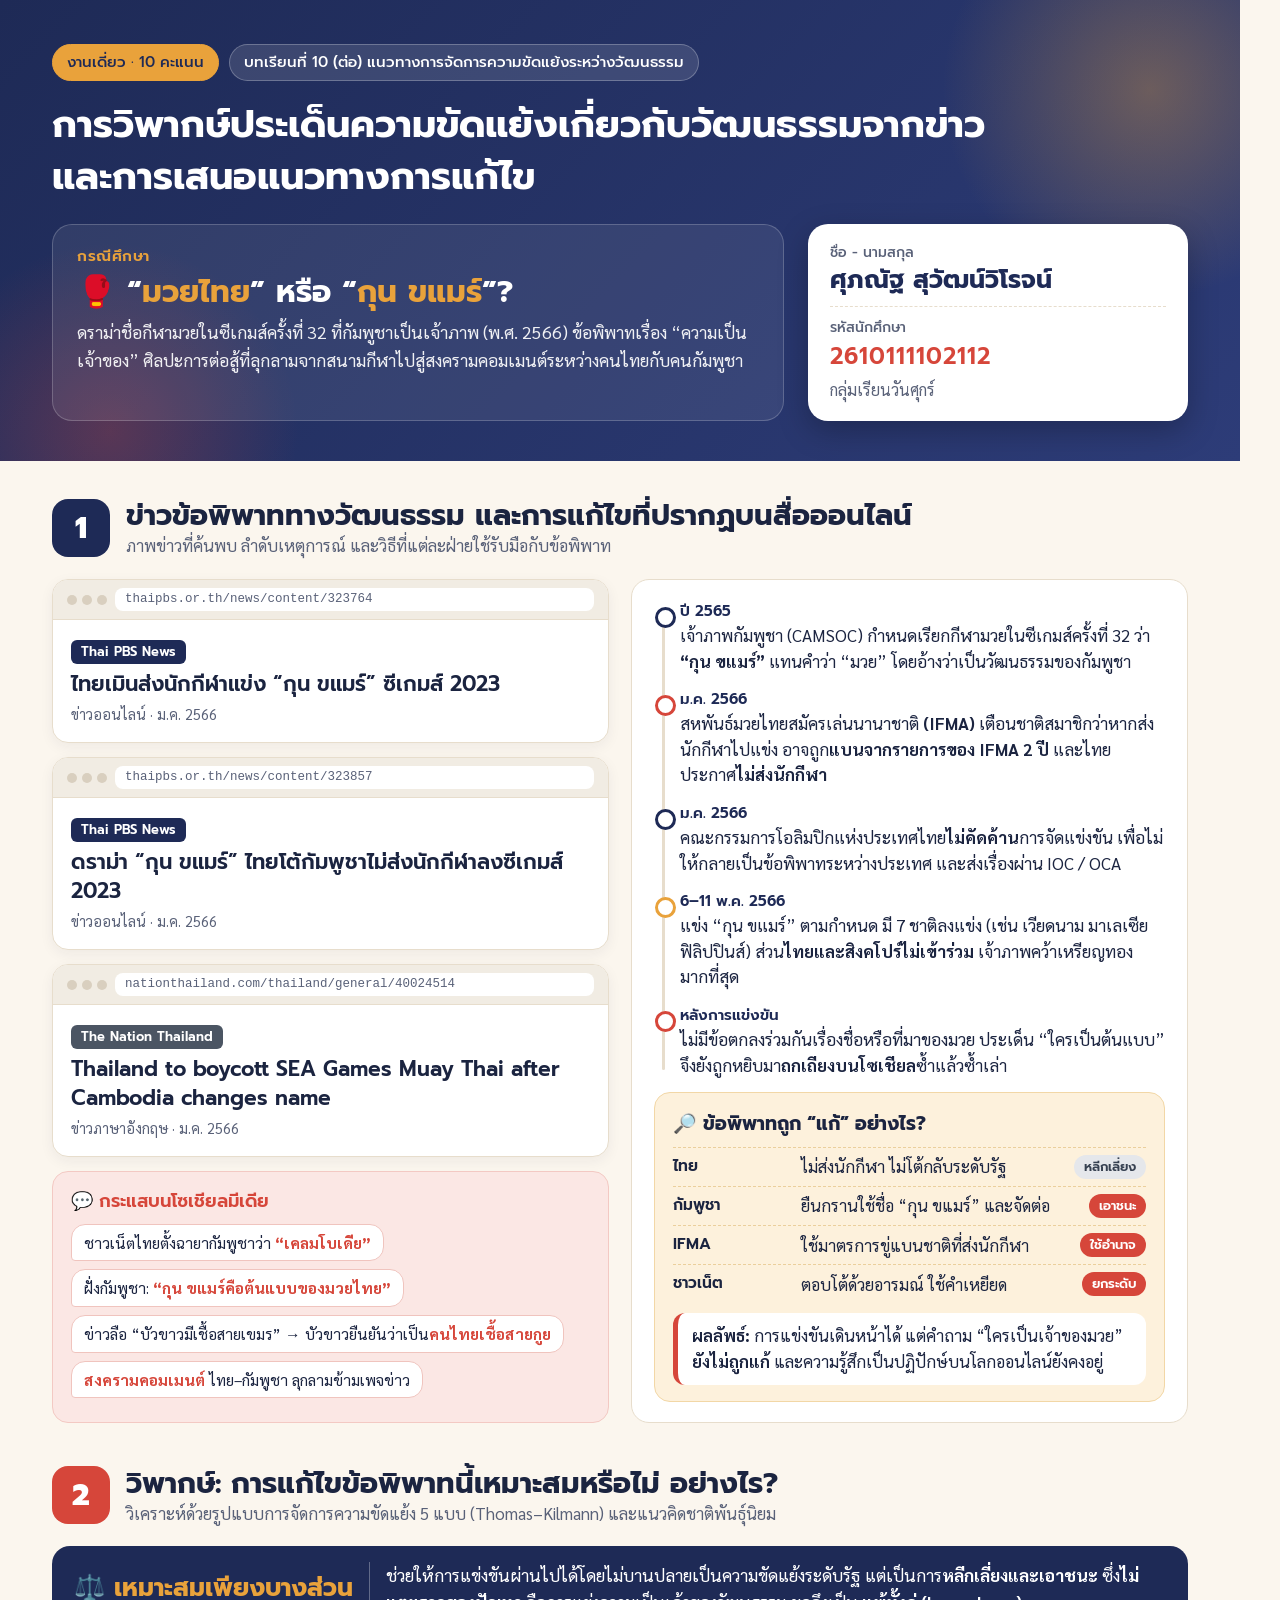
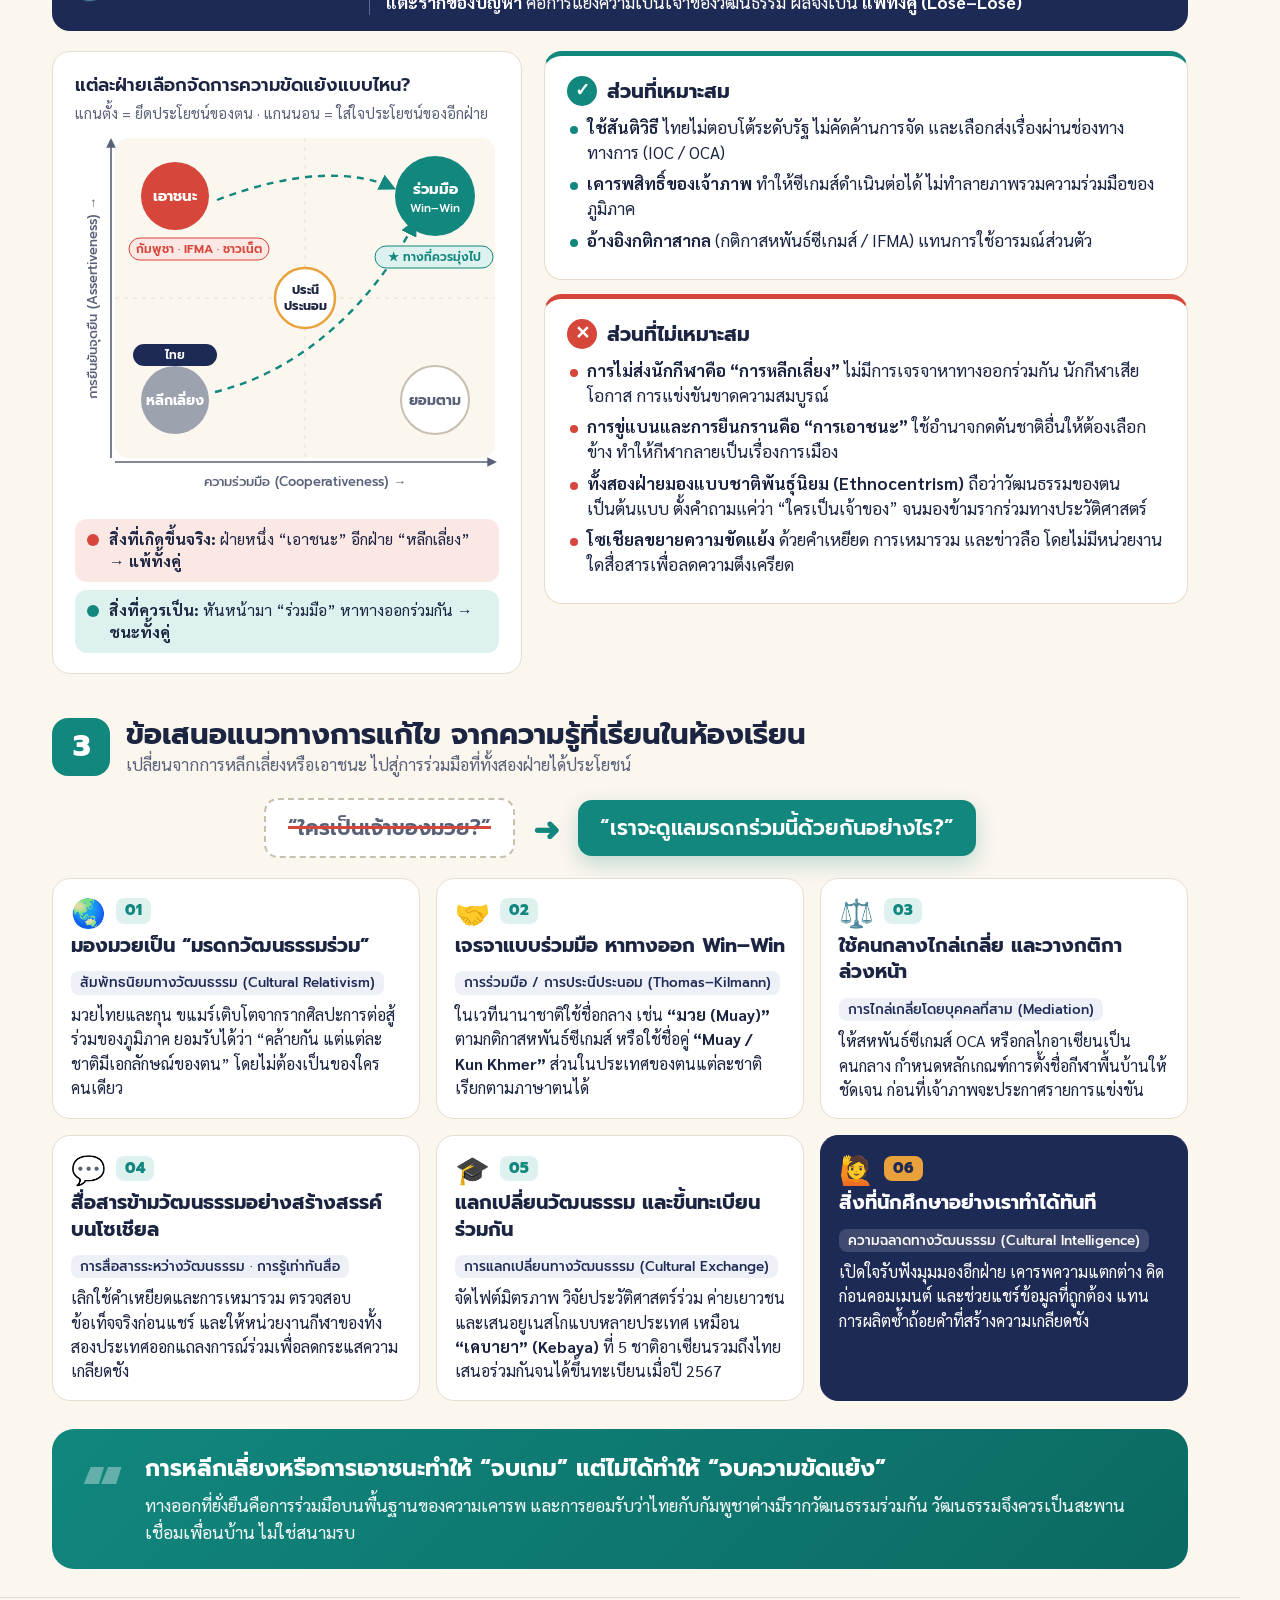
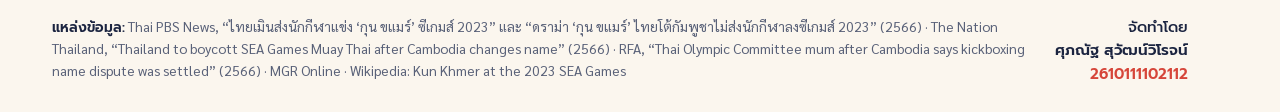
==== culture-conflict-project/index.html @ 34ab8990 "Add cultural-conflict critique infographic (Muay Thai vs Kun Khmer) Single-page Thai infographic for" ====
<!doctype html>
<html lang="th">
<head>
<meta charset="utf-8">
<title>มวยไทย หรือ กุน ขแมร์</title>
<link rel="stylesheet" href="fonts.local.css">
<style>
  :root{
    --bg:#FBF6EE; --card:#FFFFFF; --ink:#1B2440; --muted:#596178; --line:#E7DDCC;
    --navy:#1E2A56; --navy2:#2D3C78; --red:#D6463A; --red-soft:#FBE7E4;
    --gold:#E9A23B; --gold-soft:#FDF1DC; --teal:#11877E; --teal-soft:#DDF2EF;
  }
  *{box-sizing:border-box;margin:0;padding:0}
  body{width:1240px;background:var(--bg);color:var(--ink);font-family:"Sarabun",sans-serif;font-size:18.5px;line-height:1.55}
  h1,h2,h3,.p{font-family:"Prompt",sans-serif}
  .wrap{padding:0 52px}

  /* ---------- HERO ---------- */
  .hero{background:linear-gradient(135deg,var(--navy) 0%,var(--navy2) 100%);color:#fff;padding:44px 52px 40px;position:relative;overflow:hidden}
  .hero::after{content:"";position:absolute;right:-120px;top:-120px;width:420px;height:420px;border-radius:50%;
    background:radial-gradient(circle,rgba(233,162,59,.35),rgba(233,162,59,0) 70%)}
  .hero::before{content:"";position:absolute;left:-80px;bottom:-160px;width:380px;height:380px;border-radius:50%;
    background:radial-gradient(circle,rgba(214,70,58,.30),rgba(214,70,58,0) 70%)}
  .chips{display:flex;gap:10px;flex-wrap:wrap;position:relative;z-index:1}
  .chip{font-family:"Prompt";font-weight:500;font-size:15px;padding:6px 14px;border-radius:999px;background:rgba(255,255,255,.12);border:1px solid rgba(255,255,255,.25)}
  .chip.gold{background:var(--gold);color:var(--navy);border-color:var(--gold)}
  .hero h1{font-weight:700;font-size:38px;line-height:1.35;margin:18px 0 22px;position:relative;z-index:1;max-width:1000px}
  .hero-row{display:grid;grid-template-columns:1fr 380px;gap:24px;align-items:stretch;position:relative;z-index:1}
  .case{background:rgba(255,255,255,.08);border:1px solid rgba(255,255,255,.2);border-radius:20px;padding:20px 24px}
  .case .lbl{font-family:"Prompt";font-size:15px;letter-spacing:.5px;color:var(--gold);font-weight:600}
  .case .t{font-family:"Prompt";font-weight:700;font-size:31px;line-height:1.3;margin:4px 0 6px}
  .case .t em{font-style:normal;color:var(--gold)}
  .case .s{font-size:17.5px;opacity:.92}
  .student{background:#fff;color:var(--ink);border-radius:20px;padding:18px 22px;box-shadow:0 10px 30px rgba(0,0,0,.25)}
  .student .lbl{font-family:"Prompt";font-size:14px;color:var(--muted);font-weight:500}
  .student .name{font-family:"Prompt";font-weight:700;font-size:25px;color:var(--navy);line-height:1.3;margin-bottom:8px}
  .student .id{font-family:"Prompt";font-weight:600;font-size:23px;letter-spacing:1px;color:var(--red)}
  .student .grp{font-size:16px;color:var(--muted);margin-top:4px}
  .student hr{border:none;border-top:1px dashed var(--line);margin:10px 0}

  /* ---------- SECTIONS ---------- */
  section{padding:36px 0 6px}
  .sec-head{display:flex;align-items:center;gap:16px;margin-bottom:20px}
  .num{flex:none;width:58px;height:58px;border-radius:16px;display:grid;place-items:center;font-family:"Prompt";font-weight:800;font-size:30px;color:#fff}
  .n1{background:var(--navy)} .n2{background:var(--red)} .n3{background:var(--teal)}
  .sec-head h2{font-size:29px;font-weight:700;line-height:1.25}
  .sec-head .sub{font-size:16.5px;color:var(--muted);font-family:"Sarabun"}
  .card{background:var(--card);border:1px solid var(--line);border-radius:18px;padding:20px 22px}
  .grid2{display:grid;grid-template-columns:1fr 1fr;gap:22px}

  /* news clippings */
  .news-wrap{display:flex;flex-direction:column;gap:14px}
  .clip{background:#fff;border:1px solid var(--line);border-radius:16px;overflow:hidden;box-shadow:0 4px 14px rgba(27,36,64,.06)}
  .clip .bar{display:flex;align-items:center;gap:8px;padding:8px 14px;background:#F1ECE3;border-bottom:1px solid var(--line);font-size:13.5px;color:var(--muted)}
  .dots{display:flex;gap:5px}.dots i{width:10px;height:10px;border-radius:50%;background:#D9CFBF;display:block}
  .url{flex:1;background:#fff;border-radius:8px;padding:2px 10px;font-family:monospace;font-size:12.5px;white-space:nowrap;overflow:hidden;text-overflow:ellipsis}
  .clip .body{padding:14px 18px 16px}
  .src{display:inline-block;font-family:"Prompt";font-size:13px;font-weight:600;color:#fff;background:var(--navy);padding:2px 10px;border-radius:6px;margin-bottom:6px}
  .src.alt{background:#4B5563}
  .clip h3{font-size:21px;line-height:1.38;font-weight:600}
  .clip .meta{font-size:14.5px;color:var(--muted);margin-top:4px}
  .social{flex:1;background:var(--red-soft);border:1px solid #F3C9C3;border-radius:16px;padding:16px 18px}
  .social .h{font-family:"Prompt";font-weight:600;font-size:18px;color:var(--red);margin-bottom:8px}
  .bubbles{display:flex;flex-wrap:wrap;gap:8px}
  .bubble{background:#fff;border:1px solid #F0C4BE;border-radius:14px 14px 14px 4px;padding:7px 12px;font-size:15.5px;line-height:1.4}
  .bubble b{color:var(--red)}

  /* timeline */
  .tl{position:relative;padding-left:26px}
  .tl::before{content:"";position:absolute;left:8px;top:8px;bottom:8px;width:3px;background:var(--line);border-radius:3px}
  .ev{position:relative;margin-bottom:14px}
  .ev::before{content:"";position:absolute;left:-25px;top:7px;width:15px;height:15px;border-radius:50%;background:#fff;border:3px solid var(--navy)}
  .ev.r::before{border-color:var(--red)} .ev.g::before{border-color:var(--gold)}
  .ev .d{font-family:"Prompt";font-weight:600;font-size:15px;color:var(--navy)}
  .ev .x{font-size:17px;line-height:1.5}
  .how{margin-top:6px;background:var(--gold-soft);border:1px solid #F2D7A6;border-radius:16px;padding:16px 18px}
  .how .h{font-family:"Prompt";font-weight:700;font-size:19px;margin-bottom:8px}
  .row{display:grid;grid-template-columns:118px 1fr auto;gap:10px;align-items:center;padding:7px 0;border-top:1px dashed #EBCF9C;font-size:16.5px;line-height:1.4}
  .row:first-of-type{border-top:none}
  .who{font-family:"Prompt";font-weight:600;font-size:15.5px}
  .tag{font-family:"Prompt";font-size:13px;font-weight:600;padding:3px 10px;border-radius:999px;white-space:nowrap}
  .t-av{background:#E5E7EB;color:#374151}
  .t-co{background:var(--red);color:#fff}
  .t-th{background:var(--navy);color:#fff}
  .result{margin-top:10px;font-size:16.5px;background:#fff;border-radius:12px;padding:10px 14px;border-left:5px solid var(--red)}

  /* critique */
  .verdict{display:flex;align-items:center;gap:16px;background:var(--navy);color:#fff;border-radius:18px;padding:16px 22px;margin-bottom:20px}
  .verdict .big{font-family:"Prompt";font-weight:700;font-size:25px;color:var(--gold);white-space:nowrap}
  .verdict .why{font-size:17.5px;border-left:1px solid rgba(255,255,255,.3);padding-left:16px;line-height:1.5}
  .crit{display:grid;grid-template-columns:470px 1fr;gap:22px}
  .tki .h{font-family:"Prompt";font-weight:600;font-size:18px;margin-bottom:2px}
  .tki .s{font-size:14.5px;color:var(--muted);margin-bottom:6px}
  .pc{display:flex;flex-direction:column;gap:14px}
  .list .h{font-family:"Prompt";font-weight:700;font-size:20px;margin-bottom:8px;display:flex;align-items:center;gap:10px}
  .ico{width:30px;height:30px;border-radius:50%;display:grid;place-items:center;color:#fff;font-size:18px;font-weight:800;font-family:"Prompt"}
  .ok .ico{background:var(--teal)} .no .ico{background:var(--red)}
  .ok{border-top:5px solid var(--teal)} .no{border-top:5px solid var(--red)}
  .list ul{list-style:none}
  .list li{position:relative;padding-left:20px;margin:6px 0;font-size:16.8px;line-height:1.5}
  .list li::before{content:"";position:absolute;left:3px;top:11px;width:8px;height:8px;border-radius:50%}
  .ok li::before{background:var(--teal)} .no li::before{background:var(--red)}
  .list li b{font-weight:700}
  .nw{white-space:nowrap}
  .legend{margin-top:10px;display:grid;gap:8px}
  .lg{display:flex;gap:10px;align-items:flex-start;font-size:15.5px;line-height:1.45;border-radius:12px;padding:9px 12px}
  .lg.bad{background:var(--red-soft)} .lg.good{background:var(--teal-soft)}
  .lg .dot{flex:none;width:12px;height:12px;border-radius:50%;margin-top:6px}
  .lg.bad .dot{background:var(--red)} .lg.good .dot{background:var(--teal)}

  /* solutions */
  .shift{display:flex;align-items:center;justify-content:center;gap:18px;margin-bottom:20px}
  .shift .q{font-family:"Prompt";font-weight:600;font-size:21px;padding:12px 22px;border-radius:14px}
  .q.old{background:#fff;border:2px dashed #C9BFAE;color:var(--muted);text-decoration:line-through;text-decoration-color:var(--red);text-decoration-thickness:3px}
  .q.new{background:var(--teal);color:#fff;box-shadow:0 8px 20px rgba(17,135,126,.25)}
  .arrow{font-size:32px;color:var(--teal);font-weight:800}
  .sol{display:grid;grid-template-columns:repeat(3,1fr);gap:16px}
  .s-card{background:#fff;border:1px solid var(--line);border-radius:18px;padding:18px 18px 16px;position:relative}
  .s-card .top{display:flex;align-items:center;gap:10px;margin-bottom:8px}
  .s-card .em{font-size:28px;line-height:1}
  .s-card .k{font-family:"Prompt";font-weight:800;font-size:15px;color:var(--teal);background:var(--teal-soft);border-radius:8px;padding:1px 9px}
  .s-card h3{font-size:19.5px;font-weight:700;line-height:1.35;margin-bottom:6px}
  .concept{display:inline-block;font-size:13.5px;font-family:"Prompt";font-weight:500;color:var(--navy);background:#EEF0F8;border-radius:8px;padding:2px 9px;margin-bottom:8px;line-height:1.45}
  .s-card p{font-size:16px;line-height:1.52}
  .s-card.me{background:var(--navy);color:#fff;border-color:var(--navy)}
  .s-card.me .concept{background:rgba(255,255,255,.15);color:#fff}
  .s-card.me .k{background:var(--gold);color:var(--navy)}

  /* conclusion & footer */
  .concl{margin:28px 0 0;background:linear-gradient(135deg,var(--teal) 0%,#0B6A63 100%);color:#fff;border-radius:22px;padding:24px 30px;display:grid;grid-template-columns:auto 1fr;gap:22px;align-items:center}
  .concl .ql{font-family:"Prompt";font-size:84px;line-height:.6;color:rgba(255,255,255,.35);font-weight:800}
  .concl .h{font-family:"Prompt";font-weight:700;font-size:23px;line-height:1.4}
  .concl p{font-size:17.5px;opacity:.95;margin-top:6px}
  footer{margin-top:22px;padding:18px 52px 26px;border-top:1px solid var(--line);display:grid;grid-template-columns:1fr auto;gap:24px;font-size:13.8px;color:var(--muted);line-height:1.55}
  footer b{font-family:"Prompt";color:var(--ink);font-weight:600}
  .sign{text-align:right;font-family:"Prompt";font-size:15px;color:var(--ink)}
  .sign .id{color:var(--red);font-weight:600}
</style>
</head>
<body>

<!-- ================= HERO ================= -->
<header class="hero">
  <div class="chips">
    <span class="chip gold">งานเดี่ยว · 10 คะแนน</span>
    <span class="chip">บทเรียนที่ 10 (ต่อ) แนวทางการจัดการความขัดแย้งระหว่างวัฒนธรรม</span>
  </div>
  <h1>การวิพากษ์ประเด็นความขัดแย้งเกี่ยวกับวัฒนธรรมจากข่าว และการเสนอแนวทางการแก้ไข</h1>
  <div class="hero-row">
    <div class="case">
      <div class="lbl">กรณีศึกษา</div>
      <div class="t">🥊 “<em>มวยไทย</em>” หรือ “<em>กุน ขแมร์</em>”?</div>
      <div class="s">ดราม่าชื่อกีฬามวยในซีเกมส์ครั้งที่ 32 ที่กัมพูชาเป็นเจ้าภาพ (พ.ศ. 2566) ข้อพิพาทเรื่อง “ความเป็นเจ้าของ” ศิลปะการต่อสู้ที่ลุกลามจากสนามกีฬาไปสู่สงครามคอมเมนต์ระหว่างคนไทยกับคนกัมพูชา</div>
    </div>
    <div class="student">
      <div class="lbl">ชื่อ - นามสกุล</div>
      <div class="name">ศุภณัฐ สุวัฒน์วิโรจน์</div>
      <hr>
      <div class="lbl">รหัสนักศึกษา</div>
      <div class="id">2610111102112</div>
      <div class="grp">กลุ่มเรียนวันศุกร์</div>
    </div>
  </div>
</header>

<div class="wrap">

<!-- ================= 1 ================= -->
<section>
  <div class="sec-head">
    <div class="num n1">1</div>
    <div>
      <h2>ข่าวข้อพิพาททางวัฒนธรรม และการแก้ไขที่ปรากฏบนสื่อออนไลน์</h2>
      <div class="sub">ภาพข่าวที่ค้นพบ ลำดับเหตุการณ์ และวิธีที่แต่ละฝ่ายใช้รับมือกับข้อพิพาท</div>
    </div>
  </div>

  <div class="grid2">
    <!-- left: news -->
    <div class="news-wrap">
      <div class="clip">
        <div class="bar"><span class="dots"><i></i><i></i><i></i></span><span class="url">thaipbs.or.th/news/content/323764</span></div>
        <div class="body">
          <span class="src">Thai PBS News</span>
          <h3>ไทยเมินส่งนักกีฬาแข่ง “กุน ขแมร์” ซีเกมส์ 2023</h3>
          <div class="meta">ข่าวออนไลน์ · ม.ค. 2566</div>
        </div>
      </div>
      <div class="clip">
        <div class="bar"><span class="dots"><i></i><i></i><i></i></span><span class="url">thaipbs.or.th/news/content/323857</span></div>
        <div class="body">
          <span class="src">Thai PBS News</span>
          <h3>ดราม่า “กุน ขแมร์” ไทยโต้กัมพูชาไม่ส่งนักกีฬาลงซีเกมส์ 2023</h3>
          <div class="meta">ข่าวออนไลน์ · ม.ค. 2566</div>
        </div>
      </div>
      <div class="clip">
        <div class="bar"><span class="dots"><i></i><i></i><i></i></span><span class="url">nationthailand.com/thailand/general/40024514</span></div>
        <div class="body">
          <span class="src alt">The Nation Thailand</span>
          <h3>Thailand to boycott SEA Games Muay Thai after Cambodia changes name</h3>
          <div class="meta">ข่าวภาษาอังกฤษ · ม.ค. 2566</div>
        </div>
      </div>
      <div class="social">
        <div class="h">💬 กระแสบนโซเชียลมีเดีย</div>
        <div class="bubbles">
          <span class="bubble">ชาวเน็ตไทยตั้งฉายากัมพูชาว่า <b>“เคลมโบเดีย”</b></span>
          <span class="bubble">ฝั่งกัมพูชา: <b>“กุน ขแมร์คือต้นแบบของมวยไทย”</b></span>
          <span class="bubble">ข่าวลือ “บัวขาวมีเชื้อสายเขมร” → บัวขาวยืนยันว่าเป็น<b>คนไทยเชื้อสายกูย</b></span>
          <span class="bubble"><b>สงครามคอมเมนต์</b> ไทย–กัมพูชา ลุกลามข้ามเพจข่าว</span>
        </div>
      </div>
    </div>

    <!-- right: timeline + how -->
    <div class="card">
      <div class="tl">
        <div class="ev">
          <div class="d">ปี 2565</div>
          <div class="x">เจ้าภาพกัมพูชา (CAMSOC) กำหนดเรียกกีฬามวยในซีเกมส์ครั้งที่ 32 ว่า <b>“กุน ขแมร์”</b> แทนคำว่า “มวย” โดยอ้างว่าเป็นวัฒนธรรมของกัมพูชา</div>
        </div>
        <div class="ev r">
          <div class="d">ม.ค. 2566</div>
          <div class="x">สหพันธ์มวยไทยสมัครเล่นนานาชาติ <b>(IFMA)</b> เตือนชาติสมาชิกว่าหากส่งนักกีฬาไปแข่ง อาจถูก<b>แบนจากรายการของ IFMA 2 ปี</b> และไทยประกาศ<b>ไม่ส่งนักกีฬา</b></div>
        </div>
        <div class="ev">
          <div class="d">ม.ค. 2566</div>
          <div class="x">คณะกรรมการโอลิมปิกแห่งประเทศไทย<b>ไม่คัดค้าน</b>การจัดแข่งขัน เพื่อไม่ให้กลายเป็นข้อพิพาทระหว่างประเทศ และส่งเรื่องผ่าน IOC / OCA</div>
        </div>
        <div class="ev g">
          <div class="d">6–11 พ.ค. 2566</div>
          <div class="x">แข่ง “กุน ขแมร์” ตามกำหนด มี 7 ชาติลงแข่ง (เช่น เวียดนาม มาเลเซีย ฟิลิปปินส์) ส่วน<b>ไทยและสิงคโปร์ไม่เข้าร่วม</b> เจ้าภาพคว้าเหรียญทอง<span class="nw">มากที่สุด</span></div>
        </div>
        <div class="ev r">
          <div class="d">หลังการแข่งขัน</div>
          <div class="x">ไม่มีข้อตกลงร่วมกันเรื่องชื่อหรือที่มาของมวย ประเด็น <span class="nw">“ใครเป็นต้นแบบ”</span> จึงยังถูกหยิบมา<b>ถกเถียงบนโซเชียล</b>ซ้ำแล้วซ้ำเล่า</div>
        </div>
      </div>

      <div class="how">
        <div class="h">🔎 ข้อพิพาทถูก “แก้” อย่างไร?</div>
        <div class="row"><span class="who">ไทย</span><span>ไม่ส่งนักกีฬา ไม่โต้กลับระดับรัฐ</span><span class="tag t-av">หลีกเลี่ยง</span></div>
        <div class="row"><span class="who">กัมพูชา</span><span>ยืนกรานใช้ชื่อ “กุน ขแมร์” และจัดต่อ</span><span class="tag t-co">เอาชนะ</span></div>
        <div class="row"><span class="who">IFMA</span><span>ใช้มาตรการขู่แบนชาติที่ส่งนักกีฬา</span><span class="tag t-co">ใช้อำนาจ</span></div>
        <div class="row"><span class="who">ชาวเน็ต</span><span>ตอบโต้ด้วยอารมณ์ ใช้คำเหยียด</span><span class="tag t-co">ยกระดับ</span></div>
        <div class="result"><b>ผลลัพธ์:</b> การแข่งขันเดินหน้าได้ แต่คำถาม “ใครเป็นเจ้าของมวย” <b>ยังไม่ถูกแก้</b> และความรู้สึกเป็นปฏิปักษ์บนโลกออนไลน์ยังคงอยู่</div>
      </div>
    </div>
  </div>
</section>

<!-- ================= 2 ================= -->
<section>
  <div class="sec-head">
    <div class="num n2">2</div>
    <div>
      <h2>วิพากษ์: การแก้ไขข้อพิพาทนี้เหมาะสมหรือไม่ อย่างไร?</h2>
      <div class="sub">วิเคราะห์ด้วยรูปแบบการจัดการความขัดแย้ง 5 แบบ (Thomas–Kilmann) และแนวคิดชาติพันธุ์นิยม</div>
    </div>
  </div>

  <div class="verdict">
    <div class="big">⚖️ เหมาะสมเพียงบางส่วน</div>
    <div class="why">ช่วยให้การแข่งขันผ่านไปได้โดยไม่บานปลายเป็นความขัดแย้งระดับรัฐ แต่เป็นการ<b>หลีกเลี่ยงและเอาชนะ</b> ซึ่ง<b>ไม่แตะรากของปัญหา</b> คือการแย่งความเป็นเจ้าของวัฒนธรรม ผลจึงเป็น <b>แพ้ทั้งคู่ (Lose–Lose)</b></div>
  </div>

  <div class="crit">
    <div class="card tki">
      <div class="h">แต่ละฝ่ายเลือกจัดการความขัดแย้งแบบไหน?</div>
      <div class="s">แกนตั้ง = ยึดประโยชน์ของตน · แกนนอน = ใส่ใจประโยชน์ของอีกฝ่าย</div>
      <svg viewBox="0 0 430 372" width="430" height="372" font-family="Prompt" role="img" aria-label="Thomas-Kilmann conflict modes">
        <defs>
          <marker id="ah" viewBox="0 0 10 10" refX="8" refY="5" markerWidth="7" markerHeight="7" orient="auto-start-reverse"><path d="M0,0 L10,5 L0,10 z" fill="#11877E"/></marker>
          <marker id="ax" viewBox="0 0 10 10" refX="8" refY="5" markerWidth="6" markerHeight="6" orient="auto"><path d="M0,0 L10,5 L0,10 z" fill="#596178"/></marker>
        </defs>
        <rect x="40" y="8" width="380" height="320" rx="14" fill="#FBF6EE"/>
        <line x1="40" y1="168" x2="420" y2="168" stroke="#E7DDCC" stroke-dasharray="4 5"/>
        <line x1="230" y1="8" x2="230" y2="328" stroke="#E7DDCC" stroke-dasharray="4 5"/>
        <!-- axes -->
        <line x1="40" y1="332" x2="420" y2="332" stroke="#596178" stroke-width="1.6" marker-end="url(#ax)"/>
        <line x1="36" y1="328" x2="36" y2="10" stroke="#596178" stroke-width="1.6" marker-end="url(#ax)"/>
        <text x="230" y="356" text-anchor="middle" font-size="13" fill="#596178">ความร่วมมือ (Cooperativeness) →</text>
        <text x="22" y="168" text-anchor="middle" font-size="13" fill="#596178" transform="rotate(-90 22 168)">การยืนยันจุดยืน (Assertiveness) →</text>

        <!-- arrows to collaborating -->
        <path d="M142,70 C220,40 280,40 318,58" fill="none" stroke="#11877E" stroke-width="2.4" stroke-dasharray="7 6" marker-end="url(#ah)"/>
        <path d="M140,262 C230,240 300,170 340,92" fill="none" stroke="#11877E" stroke-width="2.4" stroke-dasharray="7 6" marker-end="url(#ah)"/>

        <!-- mode nodes -->
        <g>
          <circle cx="100" cy="66" r="34" fill="#D6463A"/>
          <text x="100" y="71" text-anchor="middle" font-size="15" font-weight="700" fill="#fff">เอาชนะ</text>
        </g>
        <g>
          <circle cx="360" cy="66" r="40" fill="#11877E"/>
          <text x="360" y="64" text-anchor="middle" font-size="15" font-weight="700" fill="#fff">ร่วมมือ</text>
          <text x="360" y="82" text-anchor="middle" font-size="11.5" fill="#fff">Win–Win</text>
        </g>
        <g>
          <circle cx="230" cy="168" r="30" fill="#fff" stroke="#E9A23B" stroke-width="2.5"/>
          <text x="230" y="164" text-anchor="middle" font-size="12.5" font-weight="700" fill="#1B2440">ประนี</text>
          <text x="230" y="180" text-anchor="middle" font-size="12.5" font-weight="700" fill="#1B2440">ประนอม</text>
        </g>
        <g>
          <circle cx="100" cy="270" r="34" fill="#9CA3AF"/>
          <text x="100" y="275" text-anchor="middle" font-size="14" font-weight="700" fill="#fff">หลีกเลี่ยง</text>
        </g>
        <g>
          <circle cx="360" cy="270" r="34" fill="#fff" stroke="#C9BFAE" stroke-width="2"/>
          <text x="360" y="275" text-anchor="middle" font-size="14" font-weight="700" fill="#596178">ยอมตาม</text>
        </g>

        <!-- actor tags -->
        <g font-size="12" font-weight="600">
          <rect x="54" y="108" width="140" height="22" rx="11" fill="#FBE7E4" stroke="#D6463A"/>
          <text x="124" y="123" text-anchor="middle" fill="#D6463A">กัมพูชา · IFMA · ชาวเน็ต</text>
          <rect x="58" y="214" width="84" height="22" rx="11" fill="#1E2A56"/>
          <text x="100" y="229" text-anchor="middle" fill="#fff">ไทย</text>
          <rect x="300" y="116" width="118" height="22" rx="11" fill="#DDF2EF" stroke="#11877E"/>
          <text x="359" y="131" text-anchor="middle" fill="#11877E">★ ทางที่ควรมุ่งไป</text>
        </g>
      </svg>
      <div class="legend">
        <div class="lg bad"><span class="dot"></span><span><b>สิ่งที่เกิดขึ้นจริง:</b> ฝ่ายหนึ่ง “เอาชนะ” อีกฝ่าย “หลีกเลี่ยง” → <b class="nw">แพ้ทั้งคู่</b></span></div>
        <div class="lg good"><span class="dot"></span><span><b>สิ่งที่ควรเป็น:</b> หันหน้ามา “ร่วมมือ” หาทางออกร่วมกัน → <b class="nw">ชนะทั้งคู่</b></span></div>
      </div>
    </div>

    <div class="pc">
      <div class="card list ok">
        <div class="h"><span class="ico">✓</span>ส่วนที่เหมาะสม</div>
        <ul>
          <li><b>ใช้สันติวิธี</b> ไทยไม่ตอบโต้ระดับรัฐ ไม่คัดค้านการจัด และเลือกส่งเรื่องผ่านช่องทางทางการ (IOC / OCA)</li>
          <li><b>เคารพสิทธิ์ของเจ้าภาพ</b> ทำให้ซีเกมส์ดำเนินต่อได้ ไม่ทำลายภาพรวมความร่วมมือของภูมิภาค</li>
          <li><b>อ้างอิงกติกาสากล</b> (กติกาสหพันธ์ซีเกมส์ / IFMA) แทนการใช้อารมณ์ส่วนตัว</li>
        </ul>
      </div>
      <div class="card list no">
        <div class="h"><span class="ico">✕</span>ส่วนที่ไม่เหมาะสม</div>
        <ul>
          <li><b>การไม่ส่งนักกีฬาคือ “การหลีกเลี่ยง”</b> ไม่มีการเจรจาหาทางออกร่วมกัน นักกีฬาเสียโอกาส การแข่งขันขาดความสมบูรณ์</li>
          <li><b>การขู่แบนและการยืนกรานคือ “การเอาชนะ”</b> ใช้อำนาจกดดันชาติอื่นให้ต้องเลือกข้าง ทำให้กีฬากลายเป็นเรื่องการเมือง</li>
          <li><b>ทั้งสองฝ่ายมองแบบชาติพันธุ์นิยม (Ethnocentrism)</b> ถือว่าวัฒนธรรมของตนเป็น<span class="nw">ต้นแบบ</span> ตั้งคำถามแค่ว่า “ใครเป็นเจ้าของ” จนมองข้ามรากร่วมทางประวัติศาสตร์</li>
          <li><b>โซเชียลขยายความขัดแย้ง</b> ด้วยคำเหยียด การเหมารวม และข่าวลือ โดยไม่มีหน่วยงานใดสื่อสารเพื่อลดความตึงเครียด</li>
        </ul>
      </div>
    </div>
  </div>
</section>

<!-- ================= 3 ================= -->
<section>
  <div class="sec-head">
    <div class="num n3">3</div>
    <div>
      <h2>ข้อเสนอแนวทางการแก้ไข จากความรู้ที่เรียนในห้องเรียน</h2>
      <div class="sub">เปลี่ยนจากการหลีกเลี่ยงหรือเอาชนะ ไปสู่การร่วมมือที่ทั้งสองฝ่ายได้ประโยชน์</div>
    </div>
  </div>

  <div class="shift">
    <span class="q old">“ใครเป็นเจ้าของมวย?”</span>
    <span class="arrow">➜</span>
    <span class="q new">“เราจะดูแลมรดกร่วมนี้ด้วยกันอย่างไร?”</span>
  </div>

  <div class="sol">
    <div class="s-card">
      <div class="top"><span class="em">🌏</span><span class="k">01</span></div>
      <h3>มองมวยเป็น “มรดกวัฒนธรรมร่วม”</h3>
      <span class="concept">สัมพัทธนิยมทางวัฒนธรรม (Cultural Relativism)</span>
      <p>มวยไทยและกุน ขแมร์เติบโตจากรากศิลปะการต่อสู้ร่วมของภูมิภาค ยอมรับได้ว่า “คล้ายกัน แต่แต่ละชาติมีเอกลักษณ์ของตน” โดยไม่ต้องเป็นของใคร<span class="nw">คนเดียว</span></p>
    </div>
    <div class="s-card">
      <div class="top"><span class="em">🤝</span><span class="k">02</span></div>
      <h3>เจรจาแบบร่วมมือ หาทางออก <span class="nw">Win–Win</span></h3>
      <span class="concept">การร่วมมือ / การประนีประนอม (Thomas–Kilmann)</span>
      <p>ในเวทีนานาชาติใช้ชื่อกลาง เช่น <b>“มวย (Muay)”</b> ตามกติกาสหพันธ์ซีเกมส์ หรือใช้ชื่อคู่ <b>“Muay / <span class="nw">Kun Khmer</span>”</b> ส่วนในประเทศของตนแต่ละชาติเรียกตามภาษาตนได้</p>
    </div>
    <div class="s-card">
      <div class="top"><span class="em">⚖️</span><span class="k">03</span></div>
      <h3>ใช้คนกลางไกล่เกลี่ย และวางกติกา<span class="nw">ล่วงหน้า</span></h3>
      <span class="concept">การไกล่เกลี่ยโดยบุคคลที่สาม (Mediation)</span>
      <p>ให้สหพันธ์ซีเกมส์ OCA หรือกลไกอาเซียนเป็นคนกลาง กำหนดหลักเกณฑ์การตั้งชื่อกีฬาพื้นบ้านให้ชัดเจน ก่อนที่เจ้าภาพจะประกาศรายการแข่งขัน</p>
    </div>
    <div class="s-card">
      <div class="top"><span class="em">💬</span><span class="k">04</span></div>
      <h3>สื่อสารข้ามวัฒนธรรมอย่างสร้างสรรค์บนโซเชียล</h3>
      <span class="concept">การสื่อสารระหว่างวัฒนธรรม · การรู้เท่าทันสื่อ</span>
      <p>เลิกใช้คำเหยียดและการเหมารวม ตรวจสอบ<span class="nw">ข้อเท็จจริง</span>ก่อนแชร์ และให้หน่วยงานกีฬาของทั้งสองประเทศออกแถลงการณ์ร่วมเพื่อลดกระแสความเกลียดชัง</p>
    </div>
    <div class="s-card">
      <div class="top"><span class="em">🎓</span><span class="k">05</span></div>
      <h3>แลกเปลี่ยนวัฒนธรรม และขึ้นทะเบียนร่วมกัน</h3>
      <span class="concept">การแลกเปลี่ยนทางวัฒนธรรม (Cultural Exchange)</span>
      <p>จัดไฟต์มิตรภาพ วิจัยประวัติศาสตร์ร่วม ค่ายเยาวชน และเสนอยูเนสโกแบบหลายประเทศ เหมือน <b class="nw">“เคบายา” (Kebaya)</b> ที่ 5 ชาติอาเซียนรวมถึงไทยเสนอร่วมกันจนได้ขึ้นทะเบียนเมื่อปี 2567</p>
    </div>
    <div class="s-card me">
      <div class="top"><span class="em">🙋</span><span class="k">06</span></div>
      <h3>สิ่งที่นักศึกษาอย่างเราทำได้ทันที</h3>
      <span class="concept">ความฉลาดทางวัฒนธรรม (Cultural Intelligence)</span>
      <p>เปิดใจรับฟังมุมมองอีกฝ่าย เคารพความแตกต่าง คิดก่อนคอมเมนต์ และช่วยแชร์ข้อมูลที่ถูกต้อง แทนการผลิตซ้ำถ้อยคำที่สร้างความเกลียดชัง</p>
    </div>
  </div>

  <div class="concl">
    <div class="ql">“</div>
    <div>
      <div class="h">การหลีกเลี่ยงหรือการเอาชนะทำให้ “จบเกม” แต่ไม่ได้ทำให้ “จบความขัดแย้ง”</div>
      <p>ทางออกที่ยั่งยืนคือการร่วมมือบนพื้นฐานของความเคารพ และการยอมรับว่าไทยกับกัมพูชาต่างมีรากวัฒนธรรมร่วมกัน วัฒนธรรมจึงควรเป็นสะพานเชื่อมเพื่อนบ้าน ไม่ใช่สนามรบ</p>
    </div>
  </div>
</section>
</div>

<footer>
  <div><b>แหล่งข้อมูล:</b> Thai PBS News, “ไทยเมินส่งนักกีฬาแข่ง ‘กุน ขแมร์’ ซีเกมส์ 2023” และ “ดราม่า ‘กุน ขแมร์’ ไทยโต้กัมพูชาไม่ส่งนักกีฬาลงซีเกมส์ 2023” (2566) · The Nation Thailand, “Thailand to boycott SEA Games Muay Thai after Cambodia changes name” (2566) · RFA, “Thai Olympic Committee mum after Cambodia says kickboxing name dispute was settled” (2566) · MGR Online · Wikipedia: Kun Khmer at the 2023 SEA Games</div>
  <div class="sign">จัดทำโดย<br><b>ศุภณัฐ สุวัฒน์วิโรจน์</b><br><span class="id">2610111102112</span></div>
</footer>

</body>
</html>
---- culture-conflict-project/fonts.local.css ----
/* thai */
@font-face {
  font-family: 'Prompt';
  font-style: normal;
  font-weight: 500;
  font-display: swap;
  src: url(fonts/12354073a8.woff2) format('woff2');
  unicode-range: U+02D7, U+0303, U+0331, U+0E01-0E5B, U+200C-200D, U+25CC;
}
/* vietnamese */
@font-face {
  font-family: 'Prompt';
  font-style: normal;
  font-weight: 500;
  font-display: swap;
  src: url(fonts/66acbbc437.woff2) format('woff2');
  unicode-range: U+0102-0103, U+0110-0111, U+0128-0129, U+0168-0169, U+01A0-01A1, U+01AF-01B0, U+0300-0301, U+0303-0304, U+0308-0309, U+0323, U+0329, U+1EA0-1EF9, U+20AB;
}
/* latin-ext */
@font-face {
  font-family: 'Prompt';
  font-style: normal;
  font-weight: 500;
  font-display: swap;
  src: url(fonts/aede601388.woff2) format('woff2');
  unicode-range: U+0100-02BA, U+02BD-02C5, U+02C7-02CC, U+02CE-02D7, U+02DD-02FF, U+0304, U+0308, U+0329, U+1D00-1DBF, U+1E00-1E9F, U+1EF2-1EFF, U+2020, U+20A0-20AB, U+20AD-20C4, U+2113, U+2C60-2C7F, U+A720-A7FF;
}
/* latin */
@font-face {
  font-family: 'Prompt';
  font-style: normal;
  font-weight: 500;
  font-display: swap;
  src: url(fonts/ead89b0ed3.woff2) format('woff2');
  unicode-range: U+0000-00FF, U+0131, U+0152-0153, U+02BB-02BC, U+02C6, U+02DA, U+02DC, U+0304, U+0308, U+0329, U+2000-206F, U+20AC, U+2122, U+2191, U+2193, U+2212, U+2215, U+FEFF, U+FFFD;
}
/* thai */
@font-face {
  font-family: 'Prompt';
  font-style: normal;
  font-weight: 600;
  font-display: swap;
  src: url(fonts/dfd1359a41.woff2) format('woff2');
  unicode-range: U+02D7, U+0303, U+0331, U+0E01-0E5B, U+200C-200D, U+25CC;
}
/* vietnamese */
@font-face {
  font-family: 'Prompt';
  font-style: normal;
  font-weight: 600;
  font-display: swap;
  src: url(fonts/014a65538f.woff2) format('woff2');
  unicode-range: U+0102-0103, U+0110-0111, U+0128-0129, U+0168-0169, U+01A0-01A1, U+01AF-01B0, U+0300-0301, U+0303-0304, U+0308-0309, U+0323, U+0329, U+1EA0-1EF9, U+20AB;
}
/* latin-ext */
@font-face {
  font-family: 'Prompt';
  font-style: normal;
  font-weight: 600;
  font-display: swap;
  src: url(fonts/7267b59226.woff2) format('woff2');
  unicode-range: U+0100-02BA, U+02BD-02C5, U+02C7-02CC, U+02CE-02D7, U+02DD-02FF, U+0304, U+0308, U+0329, U+1D00-1DBF, U+1E00-1E9F, U+1EF2-1EFF, U+2020, U+20A0-20AB, U+20AD-20C4, U+2113, U+2C60-2C7F, U+A720-A7FF;
}
/* latin */
@font-face {
  font-family: 'Prompt';
  font-style: normal;
  font-weight: 600;
  font-display: swap;
  src: url(fonts/f82bbf3c45.woff2) format('woff2');
  unicode-range: U+0000-00FF, U+0131, U+0152-0153, U+02BB-02BC, U+02C6, U+02DA, U+02DC, U+0304, U+0308, U+0329, U+2000-206F, U+20AC, U+2122, U+2191, U+2193, U+2212, U+2215, U+FEFF, U+FFFD;
}
/* thai */
@font-face {
  font-family: 'Prompt';
  font-style: normal;
  font-weight: 700;
  font-display: swap;
  src: url(fonts/088279b808.woff2) format('woff2');
  unicode-range: U+02D7, U+0303, U+0331, U+0E01-0E5B, U+200C-200D, U+25CC;
}
/* vietnamese */
@font-face {
  font-family: 'Prompt';
  font-style: normal;
  font-weight: 700;
  font-display: swap;
  src: url(fonts/1e14b15a42.woff2) format('woff2');
  unicode-range: U+0102-0103, U+0110-0111, U+0128-0129, U+0168-0169, U+01A0-01A1, U+01AF-01B0, U+0300-0301, U+0303-0304, U+0308-0309, U+0323, U+0329, U+1EA0-1EF9, U+20AB;
}
/* latin-ext */
@font-face {
  font-family: 'Prompt';
  font-style: normal;
  font-weight: 700;
  font-display: swap;
  src: url(fonts/88275344a7.woff2) format('woff2');
  unicode-range: U+0100-02BA, U+02BD-02C5, U+02C7-02CC, U+02CE-02D7, U+02DD-02FF, U+0304, U+0308, U+0329, U+1D00-1DBF, U+1E00-1E9F, U+1EF2-1EFF, U+2020, U+20A0-20AB, U+20AD-20C4, U+2113, U+2C60-2C7F, U+A720-A7FF;
}
/* latin */
@font-face {
  font-family: 'Prompt';
  font-style: normal;
  font-weight: 700;
  font-display: swap;
  src: url(fonts/450900c282.woff2) format('woff2');
  unicode-range: U+0000-00FF, U+0131, U+0152-0153, U+02BB-02BC, U+02C6, U+02DA, U+02DC, U+0304, U+0308, U+0329, U+2000-206F, U+20AC, U+2122, U+2191, U+2193, U+2212, U+2215, U+FEFF, U+FFFD;
}
/* thai */
@font-face {
  font-family: 'Prompt';
  font-style: normal;
  font-weight: 800;
  font-display: swap;
  src: url(fonts/85283a0850.woff2) format('woff2');
  unicode-range: U+02D7, U+0303, U+0331, U+0E01-0E5B, U+200C-200D, U+25CC;
}
/* vietnamese */
@font-face {
  font-family: 'Prompt';
  font-style: normal;
  font-weight: 800;
  font-display: swap;
  src: url(fonts/bce4a4daa9.woff2) format('woff2');
  unicode-range: U+0102-0103, U+0110-0111, U+0128-0129, U+0168-0169, U+01A0-01A1, U+01AF-01B0, U+0300-0301, U+0303-0304, U+0308-0309, U+0323, U+0329, U+1EA0-1EF9, U+20AB;
}
/* latin-ext */
@font-face {
  font-family: 'Prompt';
  font-style: normal;
  font-weight: 800;
  font-display: swap;
  src: url(fonts/ec69e4ac10.woff2) format('woff2');
  unicode-range: U+0100-02BA, U+02BD-02C5, U+02C7-02CC, U+02CE-02D7, U+02DD-02FF, U+0304, U+0308, U+0329, U+1D00-1DBF, U+1E00-1E9F, U+1EF2-1EFF, U+2020, U+20A0-20AB, U+20AD-20C4, U+2113, U+2C60-2C7F, U+A720-A7FF;
}
/* latin */
@font-face {
  font-family: 'Prompt';
  font-style: normal;
  font-weight: 800;
  font-display: swap;
  src: url(fonts/4cf7000f24.woff2) format('woff2');
  unicode-range: U+0000-00FF, U+0131, U+0152-0153, U+02BB-02BC, U+02C6, U+02DA, U+02DC, U+0304, U+0308, U+0329, U+2000-206F, U+20AC, U+2122, U+2191, U+2193, U+2212, U+2215, U+FEFF, U+FFFD;
}
/* thai */
@font-face {
  font-family: 'Sarabun';
  font-style: normal;
  font-weight: 400;
  font-display: swap;
  src: url(fonts/95b473673e.woff2) format('woff2');
  unicode-range: U+02D7, U+0303, U+0331, U+0E01-0E5B, U+200C-200D, U+25CC;
}
/* vietnamese */
@font-face {
  font-family: 'Sarabun';
  font-style: normal;
  font-weight: 400;
  font-display: swap;
  src: url(fonts/55c557ff53.woff2) format('woff2');
  unicode-range: U+0102-0103, U+0110-0111, U+0128-0129, U+0168-0169, U+01A0-01A1, U+01AF-01B0, U+0300-0301, U+0303-0304, U+0308-0309, U+0323, U+0329, U+1EA0-1EF9, U+20AB;
}
/* latin-ext */
@font-face {
  font-family: 'Sarabun';
  font-style: normal;
  font-weight: 400;
  font-display: swap;
  src: url(fonts/a91bef1f13.woff2) format('woff2');
  unicode-range: U+0100-02BA, U+02BD-02C5, U+02C7-02CC, U+02CE-02D7, U+02DD-02FF, U+0304, U+0308, U+0329, U+1D00-1DBF, U+1E00-1E9F, U+1EF2-1EFF, U+2020, U+20A0-20AB, U+20AD-20C4, U+2113, U+2C60-2C7F, U+A720-A7FF;
}
/* latin */
@font-face {
  font-family: 'Sarabun';
  font-style: normal;
  font-weight: 400;
  font-display: swap;
  src: url(fonts/d007b94049.woff2) format('woff2');
  unicode-range: U+0000-00FF, U+0131, U+0152-0153, U+02BB-02BC, U+02C6, U+02DA, U+02DC, U+0304, U+0308, U+0329, U+2000-206F, U+20AC, U+2122, U+2191, U+2193, U+2212, U+2215, U+FEFF, U+FFFD;
}
/* thai */
@font-face {
  font-family: 'Sarabun';
  font-style: normal;
  font-weight: 500;
  font-display: swap;
  src: url(fonts/a6131255a4.woff2) format('woff2');
  unicode-range: U+02D7, U+0303, U+0331, U+0E01-0E5B, U+200C-200D, U+25CC;
}
/* vietnamese */
@font-face {
  font-family: 'Sarabun';
  font-style: normal;
  font-weight: 500;
  font-display: swap;
  src: url(fonts/c4e1c8e9de.woff2) format('woff2');
  unicode-range: U+0102-0103, U+0110-0111, U+0128-0129, U+0168-0169, U+01A0-01A1, U+01AF-01B0, U+0300-0301, U+0303-0304, U+0308-0309, U+0323, U+0329, U+1EA0-1EF9, U+20AB;
}
/* latin-ext */
@font-face {
  font-family: 'Sarabun';
  font-style: normal;
  font-weight: 500;
  font-display: swap;
  src: url(fonts/c2d9174578.woff2) format('woff2');
  unicode-range: U+0100-02BA, U+02BD-02C5, U+02C7-02CC, U+02CE-02D7, U+02DD-02FF, U+0304, U+0308, U+0329, U+1D00-1DBF, U+1E00-1E9F, U+1EF2-1EFF, U+2020, U+20A0-20AB, U+20AD-20C4, U+2113, U+2C60-2C7F, U+A720-A7FF;
}
/* latin */
@font-face {
  font-family: 'Sarabun';
  font-style: normal;
  font-weight: 500;
  font-display: swap;
  src: url(fonts/4ea36d3e4c.woff2) format('woff2');
  unicode-range: U+0000-00FF, U+0131, U+0152-0153, U+02BB-02BC, U+02C6, U+02DA, U+02DC, U+0304, U+0308, U+0329, U+2000-206F, U+20AC, U+2122, U+2191, U+2193, U+2212, U+2215, U+FEFF, U+FFFD;
}
/* thai */
@font-face {
  font-family: 'Sarabun';
  font-style: normal;
  font-weight: 600;
  font-display: swap;
  src: url(fonts/4caa95324d.woff2) format('woff2');
  unicode-range: U+02D7, U+0303, U+0331, U+0E01-0E5B, U+200C-200D, U+25CC;
}
/* vietnamese */
@font-face {
  font-family: 'Sarabun';
  font-style: normal;
  font-weight: 600;
  font-display: swap;
  src: url(fonts/97aa9c587f.woff2) format('woff2');
  unicode-range: U+0102-0103, U+0110-0111, U+0128-0129, U+0168-0169, U+01A0-01A1, U+01AF-01B0, U+0300-0301, U+0303-0304, U+0308-0309, U+0323, U+0329, U+1EA0-1EF9, U+20AB;
}
/* latin-ext */
@font-face {
  font-family: 'Sarabun';
  font-style: normal;
  font-weight: 600;
  font-display: swap;
  src: url(fonts/8179e649c6.woff2) format('woff2');
  unicode-range: U+0100-02BA, U+02BD-02C5, U+02C7-02CC, U+02CE-02D7, U+02DD-02FF, U+0304, U+0308, U+0329, U+1D00-1DBF, U+1E00-1E9F, U+1EF2-1EFF, U+2020, U+20A0-20AB, U+20AD-20C4, U+2113, U+2C60-2C7F, U+A720-A7FF;
}
/* latin */
@font-face {
  font-family: 'Sarabun';
  font-style: normal;
  font-weight: 600;
  font-display: swap;
  src: url(fonts/dd16fec592.woff2) format('woff2');
  unicode-range: U+0000-00FF, U+0131, U+0152-0153, U+02BB-02BC, U+02C6, U+02DA, U+02DC, U+0304, U+0308, U+0329, U+2000-206F, U+20AC, U+2122, U+2191, U+2193, U+2212, U+2215, U+FEFF, U+FFFD;
}
/* thai */
@font-face {
  font-family: 'Sarabun';
  font-style: normal;
  font-weight: 700;
  font-display: swap;
  src: url(fonts/c74376a9d9.woff2) format('woff2');
  unicode-range: U+02D7, U+0303, U+0331, U+0E01-0E5B, U+200C-200D, U+25CC;
}
/* vietnamese */
@font-face {
  font-family: 'Sarabun';
  font-style: normal;
  font-weight: 700;
  font-display: swap;
  src: url(fonts/1f40950855.woff2) format('woff2');
  unicode-range: U+0102-0103, U+0110-0111, U+0128-0129, U+0168-0169, U+01A0-01A1, U+01AF-01B0, U+0300-0301, U+0303-0304, U+0308-0309, U+0323, U+0329, U+1EA0-1EF9, U+20AB;
}
/* latin-ext */
@font-face {
  font-family: 'Sarabun';
  font-style: normal;
  font-weight: 700;
  font-display: swap;
  src: url(fonts/496712dbd5.woff2) format('woff2');
  unicode-range: U+0100-02BA, U+02BD-02C5, U+02C7-02CC, U+02CE-02D7, U+02DD-02FF, U+0304, U+0308, U+0329, U+1D00-1DBF, U+1E00-1E9F, U+1EF2-1EFF, U+2020, U+20A0-20AB, U+20AD-20C4, U+2113, U+2C60-2C7F, U+A720-A7FF;
}
/* latin */
@font-face {
  font-family: 'Sarabun';
  font-style: normal;
  font-weight: 700;
  font-display: swap;
  src: url(fonts/13374a409f.woff2) format('woff2');
  unicode-range: U+0000-00FF, U+0131, U+0152-0153, U+02BB-02BC, U+02C6, U+02DA, U+02DC, U+0304, U+0308, U+0329, U+2000-206F, U+20AC, U+2122, U+2191, U+2193, U+2212, U+2215, U+FEFF, U+FFFD;
}
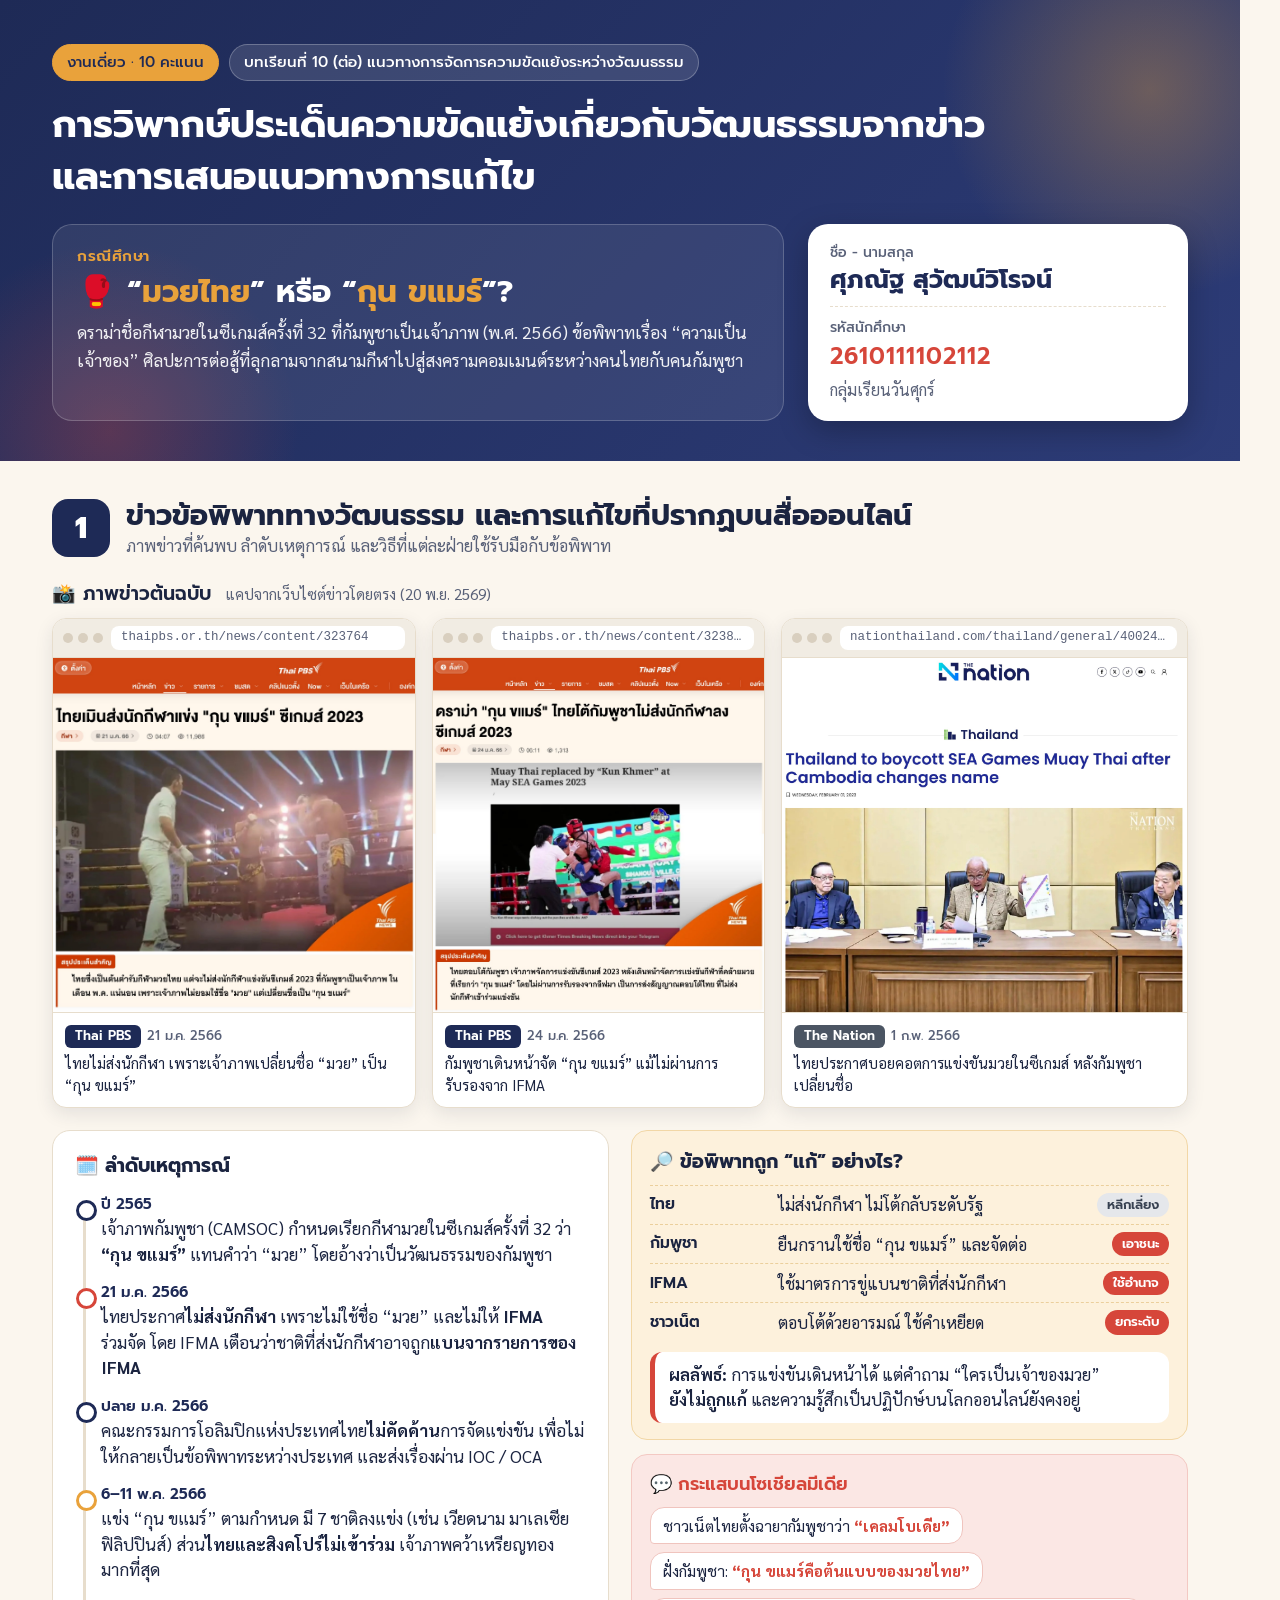
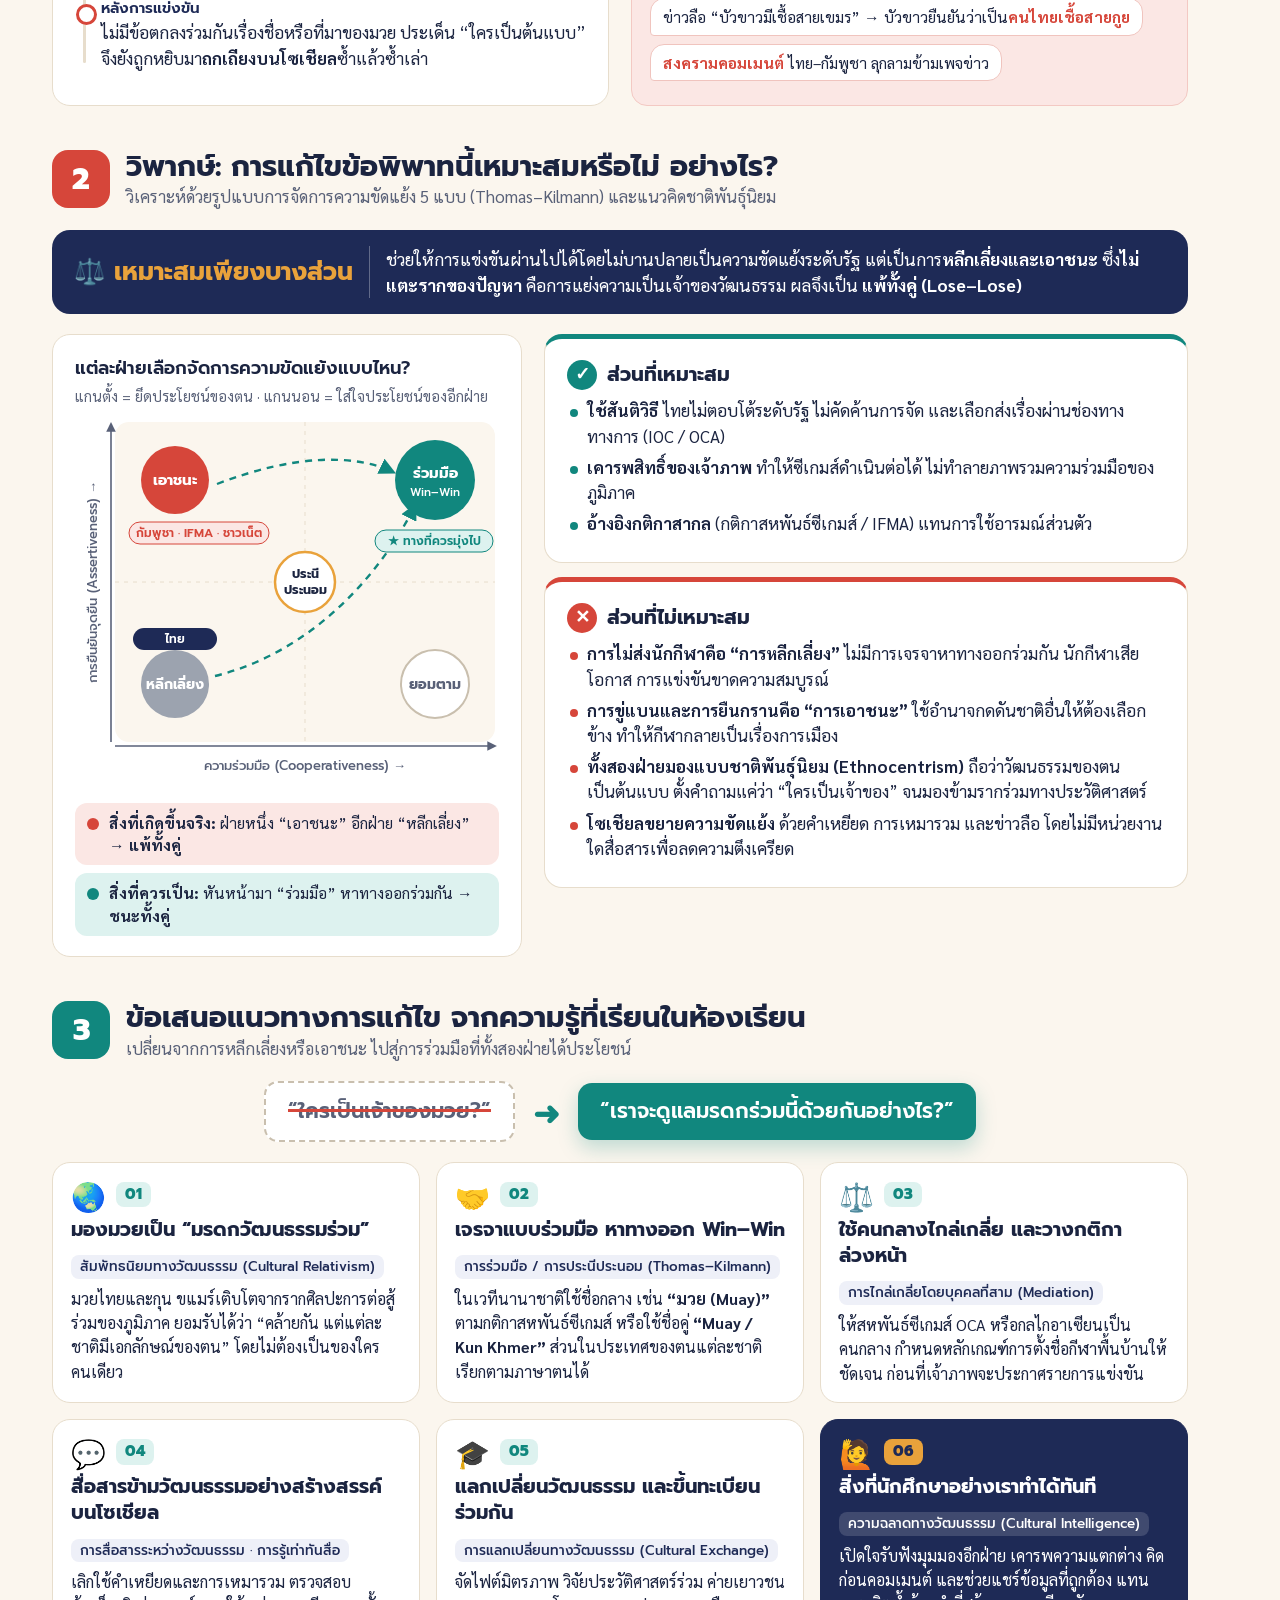
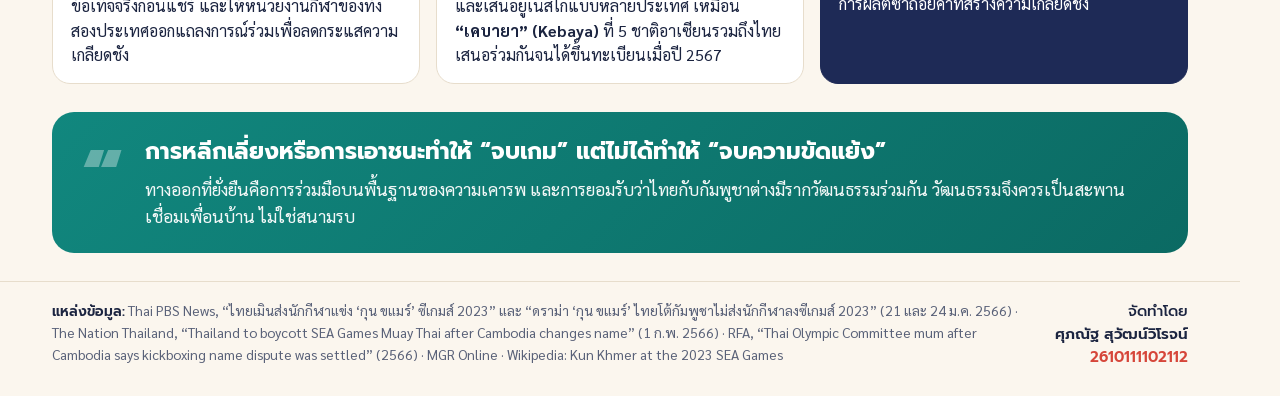
==== commit 7805ae05: "Embed original news screenshots in the infographic Section 1 now shows real captures of the two Thai" ====
--- a/culture-conflict-project/index.html
+++ b/culture-conflict-project/index.html
@@ -65,6 +65,17 @@
   .bubble{background:#fff;border:1px solid #F0C4BE;border-radius:14px 14px 14px 4px;padding:7px 12px;font-size:15.5px;line-height:1.4}
   .bubble b{color:var(--red)}
 
+  .shots-h{font-family:"Prompt";font-weight:600;font-size:19px;margin-bottom:10px}
+  .shots-h span{font-family:"Sarabun";font-weight:400;font-size:15px;color:var(--muted);margin-left:8px}
+  .shots{display:flex;gap:16px;align-items:flex-start;margin-bottom:22px}
+  .shot{min-width:0;background:#fff;border:1px solid var(--line);border-radius:14px;overflow:hidden;box-shadow:0 6px 18px rgba(27,36,64,.10)}
+  .shot img{display:block;width:100%;height:auto;border-bottom:1px solid var(--line)}
+  .shot .bar{display:flex;align-items:center;gap:8px;padding:7px 10px;background:#F1ECE3;border-bottom:1px solid var(--line);font-size:12px;color:var(--muted)}
+  .shot figcaption{padding:10px 12px 12px;font-size:15px;line-height:1.45}
+  .shot .src{margin:0 6px 4px 0}
+  .shot .dt{font-family:"Prompt";font-size:13px;color:var(--muted)}
+  .col-h{font-family:"Prompt";font-weight:700;font-size:19px;margin-bottom:12px}
+  .how{margin-top:0}
   /* timeline */
   .tl{position:relative;padding-left:26px}
   .tl::before{content:"";position:absolute;left:8px;top:8px;bottom:8px;width:3px;background:var(--line);border-radius:3px}
@@ -73,7 +84,7 @@
   .ev.r::before{border-color:var(--red)} .ev.g::before{border-color:var(--gold)}
   .ev .d{font-family:"Prompt";font-weight:600;font-size:15px;color:var(--navy)}
   .ev .x{font-size:17px;line-height:1.5}
-  .how{margin-top:6px;background:var(--gold-soft);border:1px solid #F2D7A6;border-radius:16px;padding:16px 18px}
+  .how{background:var(--gold-soft);border:1px solid #F2D7A6;border-radius:16px;padding:16px 18px}
   .how .h{font-family:"Prompt";font-weight:700;font-size:19px;margin-bottom:8px}
   .row{display:grid;grid-template-columns:118px 1fr auto;gap:10px;align-items:center;padding:7px 0;border-top:1px dashed #EBCF9C;font-size:16.5px;line-height:1.4}
   .row:first-of-type{border-top:none}
@@ -175,32 +186,62 @@
     </div>
   </div>
 
+  <div class="shots-h">📸 ภาพข่าวต้นฉบับ <span>แคปจากเว็บไซต์ข่าวโดยตรง (20 พ.ย. 2569)</span></div>
+  <div class="shots">
+    <figure class="shot" style="flex:1.022 1 0">
+      <div class="bar"><span class="dots"><i></i><i></i><i></i></span><span class="url">thaipbs.or.th/news/content/323764</span></div>
+      <img src="img/thaipbs_323764.jpg" alt="Thai PBS: ไทยเมินส่งนักกีฬาแข่ง กุน ขแมร์ ซีเกมส์ 2023">
+      <figcaption><span class="src">Thai PBS</span><span class="dt">21 ม.ค. 2566</span><div>ไทยไม่ส่งนักกีฬา เพราะเจ้าภาพเปลี่ยนชื่อ “มวย” เป็น “กุน ขแมร์”</div></figcaption>
+    </figure>
+    <figure class="shot" style="flex:0.933 1 0">
+      <div class="bar"><span class="dots"><i></i><i></i><i></i></span><span class="url">thaipbs.or.th/news/content/323857</span></div>
+      <img src="img/thaipbs_323857.jpg" alt="Thai PBS: ดราม่า กุน ขแมร์ ไทยโต้กัมพูชาไม่ส่งนักกีฬาลงซีเกมส์ 2023">
+      <figcaption><span class="src">Thai PBS</span><span class="dt">24 ม.ค. 2566</span><div>กัมพูชาเดินหน้าจัด “กุน ขแมร์” แม้ไม่ผ่านการรับรองจาก IFMA</div></figcaption>
+    </figure>
+    <figure class="shot" style="flex:1.143 1 0">
+      <div class="bar"><span class="dots"><i></i><i></i><i></i></span><span class="url">nationthailand.com/thailand/general/40024514</span></div>
+      <img src="img/nation_40024514.jpg" alt="The Nation: Thailand to boycott SEA Games Muay Thai after Cambodia changes name">
+      <figcaption><span class="src alt">The Nation</span><span class="dt">1 ก.พ. 2566</span><div>ไทยประกาศบอยคอตการแข่งขันมวยในซีเกมส์ หลังกัมพูชาเปลี่ยนชื่อ</div></figcaption>
+    </figure>
+  </div>
+
   <div class="grid2">
-    <!-- left: news -->
+    <!-- left: timeline -->
+    <div class="card">
+      <div class="col-h">🗓️ ลำดับเหตุการณ์</div>
+      <div class="tl">
+        <div class="ev">
+          <div class="d">ปี 2565</div>
+          <div class="x">เจ้าภาพกัมพูชา (CAMSOC) กำหนดเรียกกีฬามวยในซีเกมส์ครั้งที่ 32 ว่า <b>“กุน ขแมร์”</b> แทนคำว่า “มวย” โดยอ้างว่าเป็นวัฒนธรรมของกัมพูชา</div>
+        </div>
+        <div class="ev r">
+          <div class="d">21 ม.ค. 2566</div>
+          <div class="x">ไทยประกาศ<b>ไม่ส่งนักกีฬา</b> เพราะไม่ใช้ชื่อ “มวย” และไม่ให้ <b>IFMA</b> <span class="nw">ร่วมจัด</span> โดย IFMA เตือนว่าชาติที่ส่งนักกีฬาอาจถูก<b>แบนจากรายการของ IFMA</b></div>
+        </div>
+        <div class="ev">
+          <div class="d">ปลาย ม.ค. 2566</div>
+          <div class="x">คณะกรรมการโอลิมปิกแห่งประเทศไทย<b>ไม่คัดค้าน</b>การจัดแข่งขัน เพื่อไม่ให้กลายเป็นข้อพิพาทระหว่างประเทศ และส่งเรื่องผ่าน IOC / OCA</div>
+        </div>
+        <div class="ev g">
+          <div class="d">6–11 พ.ค. 2566</div>
+          <div class="x">แข่ง “กุน ขแมร์” ตามกำหนด มี 7 ชาติลงแข่ง (เช่น เวียดนาม มาเลเซีย ฟิลิปปินส์) ส่วน<b>ไทยและสิงคโปร์ไม่เข้าร่วม</b> เจ้าภาพคว้าเหรียญทอง<span class="nw">มากที่สุด</span></div>
+        </div>
+        <div class="ev r">
+          <div class="d">หลังการแข่งขัน</div>
+          <div class="x">ไม่มีข้อตกลงร่วมกันเรื่องชื่อหรือที่มาของมวย ประเด็น <span class="nw">“ใครเป็นต้นแบบ”</span> จึงยังถูกหยิบมา<b>ถกเถียงบนโซเชียล</b>ซ้ำแล้วซ้ำเล่า</div>
+        </div>
+      </div>
+    </div>
+
+    <!-- right: how + social -->
     <div class="news-wrap">
-      <div class="clip">
-        <div class="bar"><span class="dots"><i></i><i></i><i></i></span><span class="url">thaipbs.or.th/news/content/323764</span></div>
-        <div class="body">
-          <span class="src">Thai PBS News</span>
-          <h3>ไทยเมินส่งนักกีฬาแข่ง “กุน ขแมร์” ซีเกมส์ 2023</h3>
-          <div class="meta">ข่าวออนไลน์ · ม.ค. 2566</div>
-        </div>
-      </div>
-      <div class="clip">
-        <div class="bar"><span class="dots"><i></i><i></i><i></i></span><span class="url">thaipbs.or.th/news/content/323857</span></div>
-        <div class="body">
-          <span class="src">Thai PBS News</span>
-          <h3>ดราม่า “กุน ขแมร์” ไทยโต้กัมพูชาไม่ส่งนักกีฬาลงซีเกมส์ 2023</h3>
-          <div class="meta">ข่าวออนไลน์ · ม.ค. 2566</div>
-        </div>
-      </div>
-      <div class="clip">
-        <div class="bar"><span class="dots"><i></i><i></i><i></i></span><span class="url">nationthailand.com/thailand/general/40024514</span></div>
-        <div class="body">
-          <span class="src alt">The Nation Thailand</span>
-          <h3>Thailand to boycott SEA Games Muay Thai after Cambodia changes name</h3>
-          <div class="meta">ข่าวภาษาอังกฤษ · ม.ค. 2566</div>
-        </div>
+      <div class="how">
+        <div class="h">🔎 ข้อพิพาทถูก “แก้” อย่างไร?</div>
+        <div class="row"><span class="who">ไทย</span><span>ไม่ส่งนักกีฬา ไม่โต้กลับระดับรัฐ</span><span class="tag t-av">หลีกเลี่ยง</span></div>
+        <div class="row"><span class="who">กัมพูชา</span><span>ยืนกรานใช้ชื่อ “กุน ขแมร์” และจัดต่อ</span><span class="tag t-co">เอาชนะ</span></div>
+        <div class="row"><span class="who">IFMA</span><span>ใช้มาตรการขู่แบนชาติที่ส่งนักกีฬา</span><span class="tag t-co">ใช้อำนาจ</span></div>
+        <div class="row"><span class="who">ชาวเน็ต</span><span>ตอบโต้ด้วยอารมณ์ ใช้คำเหยียด</span><span class="tag t-co">ยกระดับ</span></div>
+        <div class="result"><b>ผลลัพธ์:</b> การแข่งขันเดินหน้าได้ แต่คำถาม “ใครเป็นเจ้าของมวย” <b class="nw">ยังไม่ถูกแก้</b> และความรู้สึกเป็นปฏิปักษ์บนโลกออนไลน์ยังคงอยู่</div>
       </div>
       <div class="social">
         <div class="h">💬 กระแสบนโซเชียลมีเดีย</div>
@@ -210,41 +251,6 @@
           <span class="bubble">ข่าวลือ “บัวขาวมีเชื้อสายเขมร” → บัวขาวยืนยันว่าเป็น<b>คนไทยเชื้อสายกูย</b></span>
           <span class="bubble"><b>สงครามคอมเมนต์</b> ไทย–กัมพูชา ลุกลามข้ามเพจข่าว</span>
         </div>
-      </div>
-    </div>
-
-    <!-- right: timeline + how -->
-    <div class="card">
-      <div class="tl">
-        <div class="ev">
-          <div class="d">ปี 2565</div>
-          <div class="x">เจ้าภาพกัมพูชา (CAMSOC) กำหนดเรียกกีฬามวยในซีเกมส์ครั้งที่ 32 ว่า <b>“กุน ขแมร์”</b> แทนคำว่า “มวย” โดยอ้างว่าเป็นวัฒนธรรมของกัมพูชา</div>
-        </div>
-        <div class="ev r">
-          <div class="d">ม.ค. 2566</div>
-          <div class="x">สหพันธ์มวยไทยสมัครเล่นนานาชาติ <b>(IFMA)</b> เตือนชาติสมาชิกว่าหากส่งนักกีฬาไปแข่ง อาจถูก<b>แบนจากรายการของ IFMA 2 ปี</b> และไทยประกาศ<b>ไม่ส่งนักกีฬา</b></div>
-        </div>
-        <div class="ev">
-          <div class="d">ม.ค. 2566</div>
-          <div class="x">คณะกรรมการโอลิมปิกแห่งประเทศไทย<b>ไม่คัดค้าน</b>การจัดแข่งขัน เพื่อไม่ให้กลายเป็นข้อพิพาทระหว่างประเทศ และส่งเรื่องผ่าน IOC / OCA</div>
-        </div>
-        <div class="ev g">
-          <div class="d">6–11 พ.ค. 2566</div>
-          <div class="x">แข่ง “กุน ขแมร์” ตามกำหนด มี 7 ชาติลงแข่ง (เช่น เวียดนาม มาเลเซีย ฟิลิปปินส์) ส่วน<b>ไทยและสิงคโปร์ไม่เข้าร่วม</b> เจ้าภาพคว้าเหรียญทอง<span class="nw">มากที่สุด</span></div>
-        </div>
-        <div class="ev r">
-          <div class="d">หลังการแข่งขัน</div>
-          <div class="x">ไม่มีข้อตกลงร่วมกันเรื่องชื่อหรือที่มาของมวย ประเด็น <span class="nw">“ใครเป็นต้นแบบ”</span> จึงยังถูกหยิบมา<b>ถกเถียงบนโซเชียล</b>ซ้ำแล้วซ้ำเล่า</div>
-        </div>
-      </div>
-
-      <div class="how">
-        <div class="h">🔎 ข้อพิพาทถูก “แก้” อย่างไร?</div>
-        <div class="row"><span class="who">ไทย</span><span>ไม่ส่งนักกีฬา ไม่โต้กลับระดับรัฐ</span><span class="tag t-av">หลีกเลี่ยง</span></div>
-        <div class="row"><span class="who">กัมพูชา</span><span>ยืนกรานใช้ชื่อ “กุน ขแมร์” และจัดต่อ</span><span class="tag t-co">เอาชนะ</span></div>
-        <div class="row"><span class="who">IFMA</span><span>ใช้มาตรการขู่แบนชาติที่ส่งนักกีฬา</span><span class="tag t-co">ใช้อำนาจ</span></div>
-        <div class="row"><span class="who">ชาวเน็ต</span><span>ตอบโต้ด้วยอารมณ์ ใช้คำเหยียด</span><span class="tag t-co">ยกระดับ</span></div>
-        <div class="result"><b>ผลลัพธ์:</b> การแข่งขันเดินหน้าได้ แต่คำถาม “ใครเป็นเจ้าของมวย” <b>ยังไม่ถูกแก้</b> และความรู้สึกเป็นปฏิปักษ์บนโลกออนไลน์ยังคงอยู่</div>
       </div>
     </div>
   </div>
@@ -415,7 +421,7 @@
 </div>
 
 <footer>
-  <div><b>แหล่งข้อมูล:</b> Thai PBS News, “ไทยเมินส่งนักกีฬาแข่ง ‘กุน ขแมร์’ ซีเกมส์ 2023” และ “ดราม่า ‘กุน ขแมร์’ ไทยโต้กัมพูชาไม่ส่งนักกีฬาลงซีเกมส์ 2023” (2566) · The Nation Thailand, “Thailand to boycott SEA Games Muay Thai after Cambodia changes name” (2566) · RFA, “Thai Olympic Committee mum after Cambodia says kickboxing name dispute was settled” (2566) · MGR Online · Wikipedia: Kun Khmer at the 2023 SEA Games</div>
+  <div><b>แหล่งข้อมูล:</b> Thai PBS News, “ไทยเมินส่งนักกีฬาแข่ง ‘กุน ขแมร์’ ซีเกมส์ 2023” และ “ดราม่า ‘กุน ขแมร์’ ไทยโต้กัมพูชาไม่ส่งนักกีฬาลงซีเกมส์ 2023” (21 และ 24 ม.ค. 2566) · The Nation Thailand, “Thailand to boycott SEA Games Muay Thai after Cambodia changes name” (1 ก.พ. 2566) · RFA, “Thai Olympic Committee mum after Cambodia says kickboxing name dispute was settled” (2566) · MGR Online · Wikipedia: Kun Khmer at the 2023 SEA Games</div>
   <div class="sign">จัดทำโดย<br><b>ศุภณัฐ สุวัฒน์วิโรจน์</b><br><span class="id">2610111102112</span></div>
 </footer>
 
